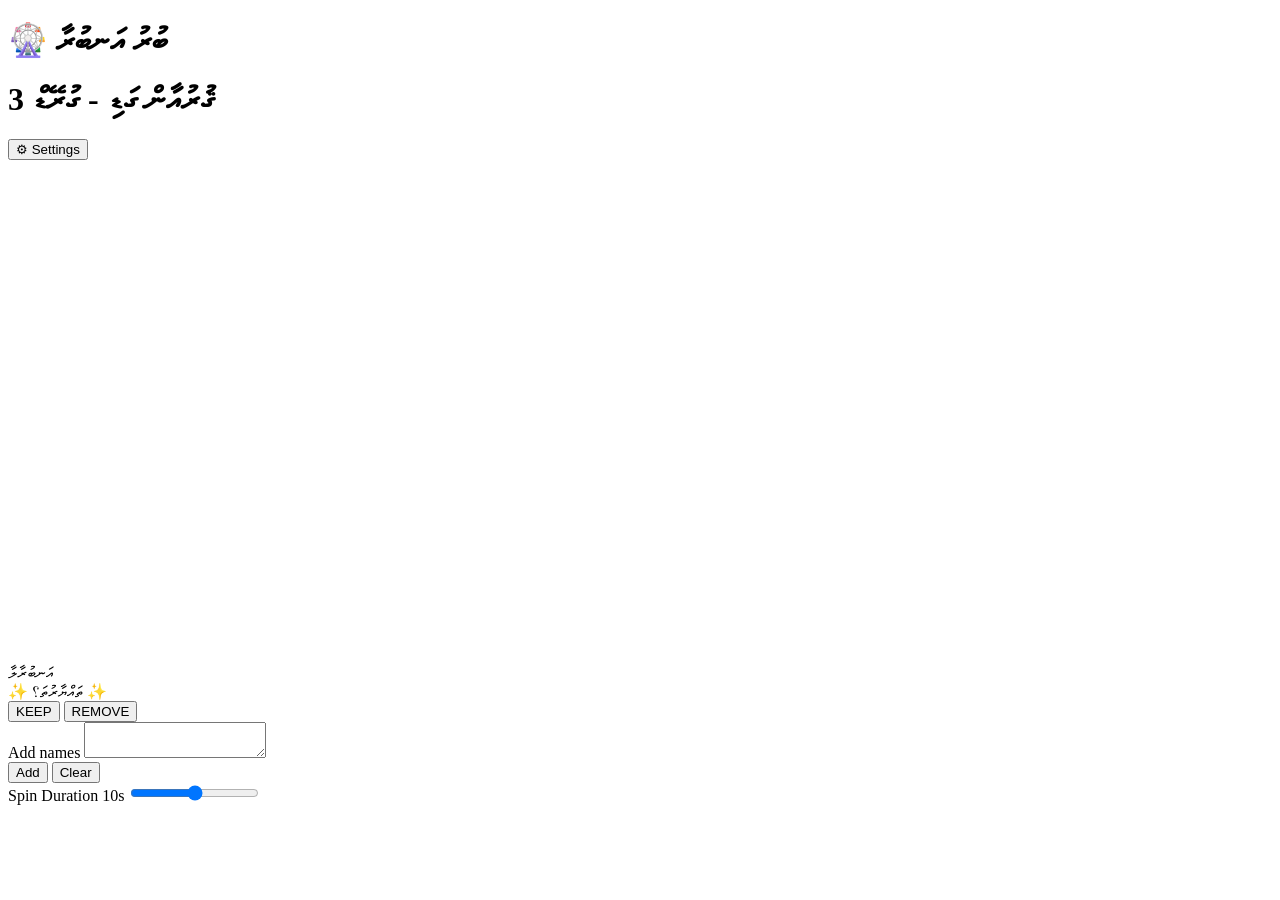
==== index.html @ e5b2244f "Create index.html" ====
<!DOCTYPE html>
<html lang="en">
<head>
    <meta charset="UTF-8">
    <meta name="viewport" content="width=device-width, initial-scale=1.0">
    <title>Advanced Random Name Wheel</title>
    <link rel="stylesheet" href="style.css">
</head>
<body>

    <div class="card">
        <div class="topbar">
            <h1>🎡 ބުރު އަނބުރާ</h1>
            <h1>ޤުރުއާން ގަޑި - ގުރޭޑް 3</h1>
            <button class="settings-btn" id="toggleSettings">⚙ Settings</button>
        </div>

        <div class="wrapper">
            <div style="position:relative;">
                <div class="pointer"></div>
                <canvas id="wheel" width="500" height="500"></canvas>
                <div class="small">އަނބުރާލާ</div>
            </div>

            <div class="panel">
                <div id="winner" class="result">✨ ތައްޔާރުތަ؟ ✨</div>

                <div id="choiceButtons">
                    <button class="action-btn green" id="keepBtn">KEEP</button>
                    <button class="action-btn red" id="removeBtn">REMOVE</button>
                </div>

                <div class="settings" id="settingsPanel">
                    <label>Add names</label>
                    <textarea id="bulkNames"></textarea>

                    <div class="action-row">
                        <button class="action-btn green" id="loadBtn">Add</button>
                        <button class="action-btn red" id="clearBtn">Clear</button>
                    </div>

                    <label>Spin Duration <span id="secText">10</span>s</label>
                    <input type="range" id="duration" min="5" max="15" value="10">

                    <div class="recent" id="recentList"></div>
                </div>
            </div>
        </div>
    </div>

    <script src="script.js"></script>
</body>
</html>
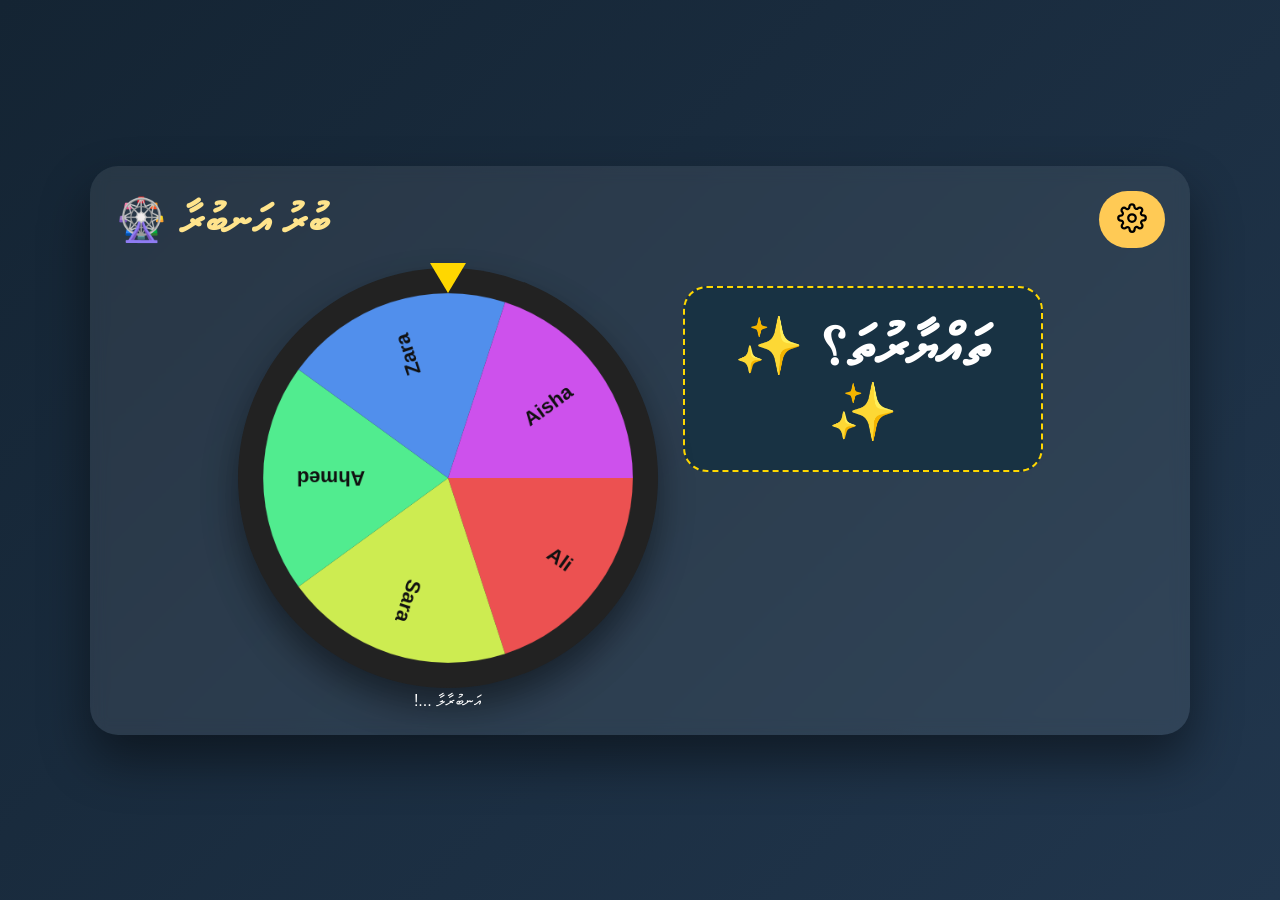
==== commit 9ab8c303: "index.html" ====
--- a/index.html
+++ b/index.html
@@ -1,53 +1,278 @@
 <!DOCTYPE html>
 <html lang="en">
 <head>
-    <meta charset="UTF-8">
-    <meta name="viewport" content="width=device-width, initial-scale=1.0">
-    <title>Advanced Random Name Wheel</title>
-    <link rel="stylesheet" href="style.css">
+<meta charset="UTF-8">
+<meta name="viewport" content="width=device-width, initial-scale=1.0">
+<title>Advanced Random Name Wheel</title>
+
+<style>
+*{margin:0;padding:0;box-sizing:border-box;font-family:Segoe UI,Arial,sans-serif;}
+body{background:linear-gradient(135deg,#142433,#21364d);min-height:100vh;display:flex;justify-content:center;align-items:center;overflow-x:hidden;color:#fff;}
+.card{width:1100px;max-width:95%;padding:25px;border-radius:28px;background:rgba(255,255,255,.08);backdrop-filter:blur(8px);box-shadow:0 25px 50px rgba(0,0,0,.45);text-align:center;}
+.topbar{display:flex;justify-content:space-between;align-items:center;margin-bottom:20px;}
+h1{font-size:42px;color:#ffe48c;}
+.settings-btn{border:none;background:#ffca55;padding:12px 18px;border-radius:30px;font-weight:700;cursor:pointer;}
+.wrapper{display:flex;gap:25px;flex-wrap:wrap;justify-content:center;align-items:flex-start;}
+
+canvas{width:420px;height:420px;border-radius:50%;background:#222;cursor:pointer;box-shadow:0 18px 35px rgba(0,0,0,.45);}
+
+.result{margin-top:18px;padding:25px;min-height:140px;border-radius:24px;font-size:56px;font-weight:900;display:flex;justify-content:center;align-items:center;background:#183243;border:2px dashed gold;}
+.celebrate{animation:zoom .6s infinite alternate;background:linear-gradient(135deg,#ffd54f,#ff8a00);color:#132535;text-shadow:0 0 18px #fff;}
+@keyframes zoom{from{transform:scale(1)}to{transform:scale(1.08)}}
+
+.panel{width:360px;max-width:100%;}
+.settings{display:none;margin-top:15px;padding:18px;border-radius:20px;background:#10202d;}
+.settings.show{display:block;}
+
+textarea{width:100%;height:150px;border:none;border-radius:14px;padding:12px;}
+.action-row{display:flex;gap:10px;margin-top:12px;}
+.action-btn{flex:1;border:none;padding:12px;border-radius:25px;font-weight:700;cursor:pointer;}
+.green{background:#35b56a;color:#fff;}
+.red{background:#d85b5b;color:#fff;}
+
+.small{margin-top:10px;font-size:14px;color:#ddd;}
+.recent{margin-top:12px;max-height:180px;overflow:auto;background:#173040;padding:10px;border-radius:14px;}
+.recent-item{padding:8px;margin-bottom:7px;background:#23465e;border-radius:10px;cursor:pointer;}
+
+#choiceButtons{display:none;gap:10px;margin-top:10px;}
+
+.pointer{
+position:absolute;
+top:-5px;
+left:50%;
+transform:translateX(-50%);
+width:0;height:0;
+border-left:18px solid transparent;
+border-right:18px solid transparent;
+border-top:30px solid gold;
+z-index:10;
+}
+
+/* celebration */
+.confetti-piece{position:fixed;width:12px;height:18px;top:-20px;pointer-events:none;z-index:9999;animation:fall linear forwards;}
+@keyframes fall{0%{transform:translateY(0)}100%{transform:translateY(110vh) rotate(720deg);opacity:0}}
+.firework{position:fixed;width:10px;height:10px;border-radius:50%;pointer-events:none;z-index:9999;animation:explode .9s ease-out forwards;
+box-shadow:0 -40px currentColor,0 40px currentColor,40px 0 currentColor,-40px 0 currentColor;}
+@keyframes explode{0%{transform:scale(.1)}100%{transform:scale(1.8);opacity:0}}
+.disco-light{position:fixed;inset:0;pointer-events:none;z-index:9998;animation:flash .7s linear 4;}
+@keyframes flash{0%{background:rgba(255,0,0,.14)}25%{background:rgba(0,255,255,.14)}50%{background:rgba(255,255,0,.14)}75%{background:rgba(255,0,255,.14)}100%{background:rgba(0,255,0,.14)}}
+</style>
 </head>
+
 <body>
 
-    <div class="card">
-        <div class="topbar">
-            <h1>🎡 ބުރު އަނބުރާ</h1>
-            <h1>ޤުރުއާން ގަޑި - ގުރޭޑް 3</h1>
-            <button class="settings-btn" id="toggleSettings">⚙ Settings</button>
-        </div>
-
-        <div class="wrapper">
-            <div style="position:relative;">
-                <div class="pointer"></div>
-                <canvas id="wheel" width="500" height="500"></canvas>
-                <div class="small">އަނބުރާލާ</div>
-            </div>
-
-            <div class="panel">
-                <div id="winner" class="result">✨ ތައްޔާރުތަ؟ ✨</div>
-
-                <div id="choiceButtons">
-                    <button class="action-btn green" id="keepBtn">KEEP</button>
-                    <button class="action-btn red" id="removeBtn">REMOVE</button>
-                </div>
-
-                <div class="settings" id="settingsPanel">
-                    <label>Add names</label>
-                    <textarea id="bulkNames"></textarea>
-
-                    <div class="action-row">
-                        <button class="action-btn green" id="loadBtn">Add</button>
-                        <button class="action-btn red" id="clearBtn">Clear</button>
-                    </div>
-
-                    <label>Spin Duration <span id="secText">10</span>s</label>
-                    <input type="range" id="duration" min="5" max="15" value="10">
-
-                    <div class="recent" id="recentList"></div>
-                </div>
-            </div>
-        </div>
-    </div>
-
-    <script src="script.js"></script>
+<div class="card">
+<div class="topbar">
+<h1>🎡 ބުރު އަނބުރާ</h1>
+<button class="settings-btn" id="toggleSettings" aria-label="Settings">
+  <svg width="30" height="30" viewBox="0 0 24 24" fill="none"
+       stroke="currentColor" stroke-width="1.8"
+       stroke-linecap="round" stroke-linejoin="round">
+       
+    <circle cx="12" cy="12" r="3"></circle>
+    
+    <path d="M19.4 15a1.65 1.65 0 0 0 .33 1.82l.06.06
+             a2 2 0 1 1-2.83 2.83l-.06-.06
+             a1.65 1.65 0 0 0-1.82-.33
+             1.65 1.65 0 0 0-1 1.51V21
+             a2 2 0 1 1-4 0v-.09
+             a1.65 1.65 0 0 0-1-1.51
+             1.65 1.65 0 0 0-1.82.33l-.06.06
+             a2 2 0 1 1-2.83-2.83l.06-.06
+             a1.65 1.65 0 0 0 .33-1.82
+             1.65 1.65 0 0 0-1.51-1H3
+             a2 2 0 1 1 0-4h.09
+             a1.65 1.65 0 0 0 1.51-1
+             1.65 1.65 0 0 0-.33-1.82l-.06-.06
+             a2 2 0 1 1 2.83-2.83l.06.06
+             a1.65 1.65 0 0 0 1.82.33h0
+             a1.65 1.65 0 0 0 1-1.51V3
+             a2 2 0 1 1 4 0v.09
+             a1.65 1.65 0 0 0 1 1.51
+             1.65 1.65 0 0 0 1.82-.33l.06-.06
+             a2 2 0 1 1 2.83 2.83l-.06.06
+             a1.65 1.65 0 0 0-.33 1.82v0
+             a1.65 1.65 0 0 0 1.51 1H21
+             a2 2 0 1 1 0 4h-.09
+             a1.65 1.65 0 0 0-1.51 1z">
+    </path>
+    
+  </svg>
+</button>
+</div>
+
+<div class="wrapper">
+
+<div style="position:relative;">
+<div class="pointer"></div>
+<canvas id="wheel" width="500" height="500"></canvas>
+<div class="Xlarge">!... އަނބުރާލާ </div>
+</div>
+
+<div class="panel">
+<div id="winner" class="result">✨ ތައްޔާރުތަ؟ ✨</div>
+
+<div id="choiceButtons">
+  <button class="action-btn green" id="keepBtn" style="font-size:20px;">
+    ނަން ބައިންދާ
+  </button>
+  
+  <button class="action-btn red" id="removeBtn" style="font-size:20px;">
+    ނަން އުނިކޮށްލާ
+  </button>
+</div>
+<div class="settings" id="settingsPanel">
+<label>Add names</label>
+<textarea id="bulkNames"></textarea>
+
+<div class="action-row">
+<button class="action-btn green" id="loadBtn">Add</button>
+<button class="action-btn red" id="clearBtn">Clear</button>
+</div>
+
+<label>Spin Duration <span id="secText">10</span></label>
+<input type="range" id="duration" min="5" max="15" value="10">
+
+<div class="recent" id="recentList"></div>
+</div>
+</div>
+
+</div>
+</div>
+
+<script>
+const canvas=document.getElementById("wheel");
+const ctx=canvas.getContext("2d");
+const winnerBox=document.getElementById("winner");
+
+let names=["Ali","Sara","Ahmed","Zara","Aisha"];
+let rotation=0,spinning=false,spinDuration=10,currentWinner=null;
+
+function color(i,t){return `hsl(${(360/t)*i},80%,62%)`;}
+
+function drawWheel(){
+ctx.clearRect(0,0,500,500);
+if(!names.length)return;
+
+const slice=(Math.PI*2)/names.length;
+
+names.forEach((n,i)=>{
+const s=i*slice+rotation,e=s+slice;
+
+ctx.beginPath();
+ctx.moveTo(250,250);
+ctx.arc(250,250,220,s,e);
+ctx.fillStyle=color(i,names.length);
+ctx.fill();
+
+ctx.save();
+ctx.translate(250,250);
+ctx.rotate(s+slice/2);
+ctx.textAlign="right";
+ctx.fillStyle="#111";
+ctx.font="bold 24px sans-serif";
+ctx.fillText(n,180,8);
+ctx.restore();
+});
+}
+
+function spin(){
+if(spinning||!names.length)return;
+
+spinning=true;
+currentWinner=null;
+choiceButtons.style.display="none";
+
+winnerBox.classList.remove("celebrate");
+winnerBox.innerHTML="!...މަޑުކޮށްލާ";
+
+let start=performance.now();
+let total=spinDuration*1000;
+let totalRotation=Math.PI*20+Math.random()*8;
+
+function frame(now){
+let p=Math.min((now-start)/total,1);
+let ease=1-Math.pow(1-p,3);
+
+rotation=totalRotation*ease;
+drawWheel();
+
+if(p<1)requestAnimationFrame(frame);
+else{spinning=false;pickWinner();}
+}
+requestAnimationFrame(frame);
+}
+
+function pickWinner(){
+const slice=(Math.PI*2)/names.length;
+const pointerAngle=(Math.PI*1.5 - rotation)%(Math.PI*2);
+const index=Math.floor(((pointerAngle+Math.PI*2)%(Math.PI*2))/slice);
+
+currentWinner=names[index];
+
+winnerBox.innerHTML="🎉 "+currentWinner+" 🎉";
+winnerBox.classList.add("celebrate");
+
+choiceButtons.style.display="flex";
+celebrate();
+}
+
+function celebrate(){
+const disco=document.createElement("div");
+disco.className="disco-light";
+document.body.appendChild(disco);
+setTimeout(()=>disco.remove(),3000);
+
+for(let i=0;i<120;i++){
+let c=document.createElement("div");
+c.className="confetti-piece";
+c.style.left=Math.random()*100+"vw";
+c.style.background=`hsl(${Math.random()*360},95%,60%)`;
+c.style.animationDuration=(2+Math.random()*3)+"s";
+document.body.appendChild(c);
+setTimeout(()=>c.remove(),4000);
+}
+
+for(let i=0;i<6;i++){
+setTimeout(()=>{
+let f=document.createElement("div");
+f.className="firework";
+f.style.left=Math.random()*80+"vw";
+f.style.top=Math.random()*60+"vh";
+f.style.color=`hsl(${Math.random()*360},100%,60%)`;
+document.body.appendChild(f);
+setTimeout(()=>f.remove(),1000);
+},i*250);
+}
+}
+
+keepBtn.onclick=()=>choiceButtons.style.display="none";
+
+removeBtn.onclick=()=>{
+names=names.filter(n=>n!==currentWinner);
+choiceButtons.style.display="none";
+drawWheel();
+};
+
+toggleSettings.onclick=()=>settingsPanel.classList.toggle("show");
+
+loadBtn.onclick=()=>{
+let txt=bulkNames.value.trim();
+if(!txt)return;
+names=[...new Set(txt.split(/\n|,/).map(x=>x.trim()).filter(Boolean))];
+drawWheel();
+};
+
+clearBtn.onclick=()=>{names=[];drawWheel();};
+
+duration.oninput=e=>{
+spinDuration=e.target.value;
+secText.textContent=spinDuration;
+};
+
+canvas.onclick=spin;
+drawWheel();
+</script>
+
 </body>
 </html>
